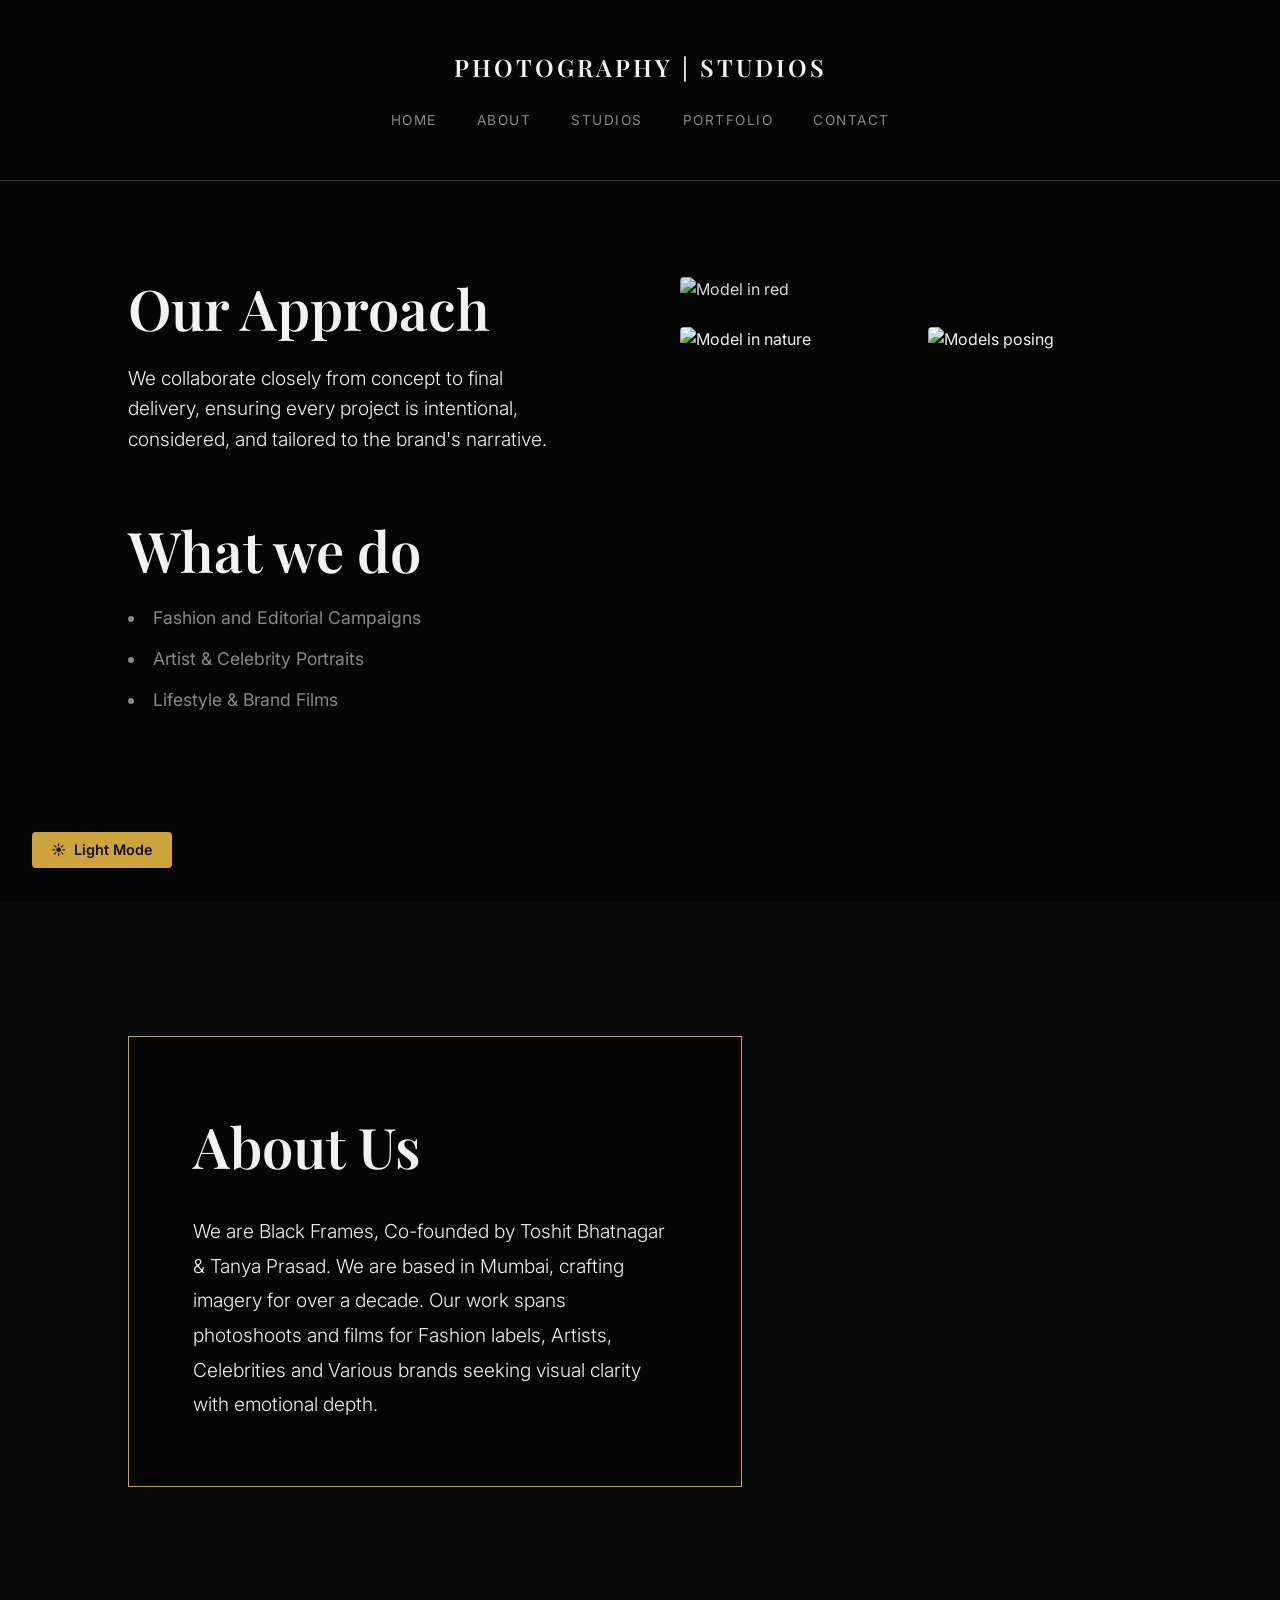
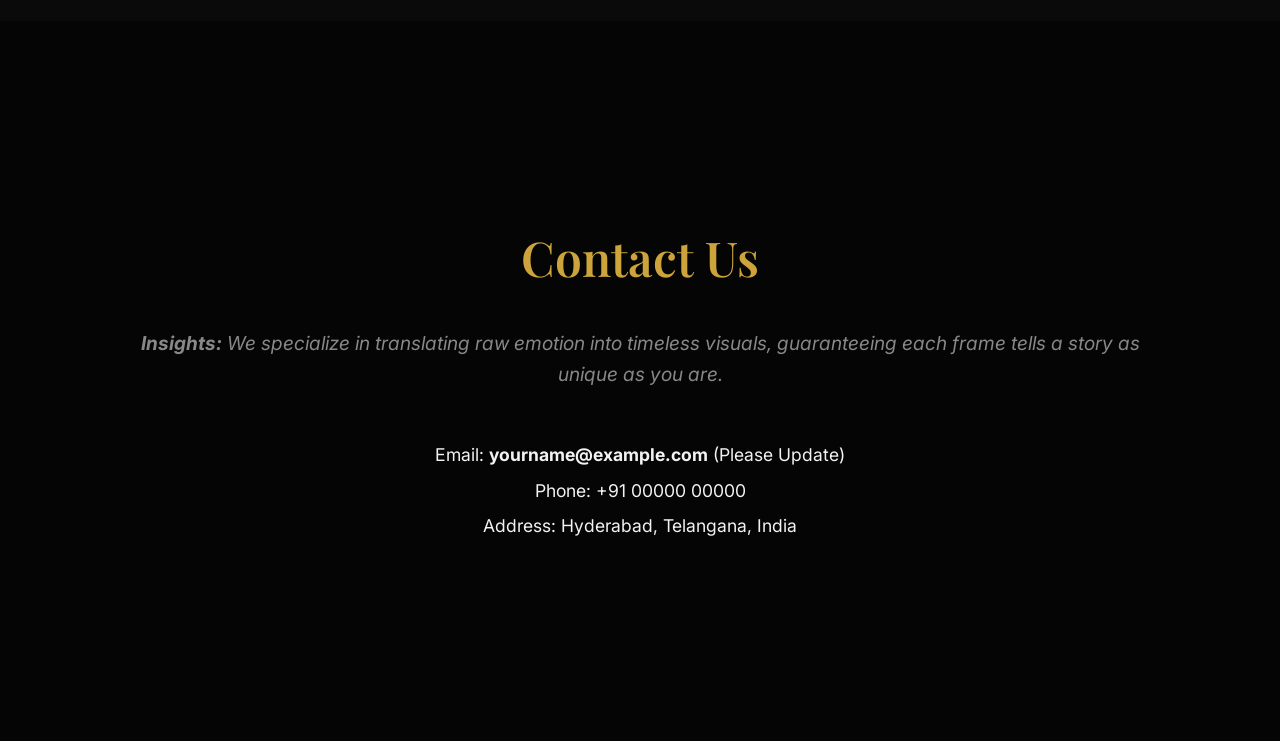
==== index.html @ 1411657f "Add files via upload" ====
<!DOCTYPE html>
<html lang="en">
<head>
    <meta charset="UTF-8">
    <meta name="viewport" content="width=device-width, initial-scale=1.0">
    <title>Black Frames | Photography & Studios</title>
    <link rel="stylesheet" href="styles.css">
    <link href="https://fonts.googleapis.com/css2?family=Playfair+Display:wght@400;600&family=Inter:wght@300;400;500&display=swap" rel="stylesheet">
</head>
<body>
    <header>
        <div class="logo">PHOTOGRAPHY | STUDIOS</div>
        <nav>
            <a href="#home">HOME</a>
            <a href="#about">ABOUT</a>
            <a href="#studios">STUDIOS</a>
            <a href="#portfolio">PORTFOLIO</a>
            <a href="#contact">CONTACT</a>
        </nav>
    </header>

    <button id="theme-toggle" class="theme-toggle">
        <span class="icon">☀️</span> <span id="theme-text">Light Mode</span>
    </button>

    <main>
        <section id="home" class="approach-section">
            <div class="content-left">
                <h2>Our Approach</h2>
                <p>We collaborate closely from concept to final delivery, ensuring every project is intentional, considered, and tailored to the brand's narrative.</p>
                
                <h2>What we do</h2>
                <ul>
                    <li>Fashion and Editorial Campaigns</li>
                    <li>Artist & Celebrity Portraits</li>
                    <li>Lifestyle & Brand Films</li>
                </ul>
            </div>
            <div class="images-right">
                <div class="main-image">
                    <img src="images/fashion_portrait.webp" alt="Model in red">
                </div>
                <div class="sub-images">
                    <img src="images/nature_portrait.webp" alt="Model in nature">
                    <img src="images/group_models.webp" alt="Models posing">
                </div>
            </div>
        </section>

        <section id="about" class="about-section">
            <div class="about-container">
                <div class="about-text-box">
                    <h2>About Us</h2>
                    <p>We are Black Frames, Co-founded by Toshit Bhatnagar & Tanya Prasad. We are based in Mumbai, crafting imagery for over a decade. Our work spans photoshoots and films for Fashion labels, Artists, Celebrities and Various brands seeking visual clarity with emotional depth.</p>
                </div>
                <div class="about-image">
                    <img src="images/founders.webp" alt="Founders">
                </div>
            </div>
        </section>
        
        <section id="contact" class="contact-section">
            <div class="contact-container">
                 <h2>Contact Us</h2>
                 <p class="insights-text">
                     <strong>Insights:</strong> We specialize in translating raw emotion into timeless visuals, guaranteeing each frame tells a story as unique as you are.
                 </p>
                 <div class="contact-info">
                     <p>Email: <b>yourname@example.com</b> (Please Update)</p>
                     <p>Phone: +91 00000 00000</p>
                     <p>Address: Hyderabad, Telangana, India</p>
                 </div>
            </div>
        </section>
    </main>
    <script src="script.js"></script>
</body>
</html>
---- styles.css ----
:root {
    --bg-color: #050505;
    --text-color: #f2f2f2;
    --accent-color: #cca43b; /* gold-ish */
    --nav-color: #888;
    --border-color: #cca43b;
}

[data-theme="light"] {
    --bg-color: #f5f5f5;
    --text-color: #1a1a1a;
    --accent-color: #cca43b;
    --nav-color: #555;
    --border-color: #1a1a1a;
}

* {
    margin: 0;
    padding: 0;
    box-sizing: border-box;
}

html {
    scroll-behavior: smooth;
}

body {
    background-color: var(--bg-color);
    color: var(--text-color);
    font-family: 'Inter', sans-serif;
    line-height: 1.6;
    transition: background-color 0.3s, color 0.3s;
}

h1, h2, h3, .logo {
    font-family: 'Playfair Display', serif;
    font-weight: 600;
}

header {
    display: flex;
    flex-direction: column;
    align-items: center;
    padding: 3rem 0;
    border-bottom: 1px solid #333;
}

[data-theme="light"] header {
    border-bottom: 1px solid #ccc;
}

.logo {
    font-size: 1.5rem;
    letter-spacing: 3px;
    margin-bottom: 1.5rem;
    text-transform: uppercase;
}

nav {
    display: flex;
    gap: 2.5rem;
}

nav a {
    color: var(--nav-color);
    text-decoration: none;
    font-size: 0.85rem;
    letter-spacing: 1.5px;
    text-transform: uppercase;
    transition: color 0.3s;
}

nav a:hover {
    color: var(--text-color);
}

.theme-toggle {
    position: fixed;
    bottom: 2rem;
    left: 2rem;
    background-color: var(--accent-color);
    color: #111;
    border: none;
    padding: 0.6rem 1.2rem;
    border-radius: 4px;
    cursor: pointer;
    font-family: 'Inter', sans-serif;
    font-weight: 600;
    font-size: 0.9rem;
    display: flex;
    align-items: center;
    gap: 0.5rem;
    z-index: 100;
    box-shadow: 0 4px 6px rgba(0,0,0,0.3);
    transition: transform 0.2s;
}

.theme-toggle:hover {
    transform: translateY(-2px);
}

section {
    padding: 6rem 10%;
    min-height: 80vh;
    display: flex;
    align-items: center;
    justify-content: center;
}

/* Approach Section */
.approach-section {
    display: grid;
    grid-template-columns: 1fr 1fr;
    gap: 5rem;
    align-items: flex-start;
}

.content-left h2 {
    font-size: 3.5rem;
    margin-bottom: 1.5rem;
    line-height: 1.1;
}

.content-left p {
    font-size: 1.2rem;
    margin-bottom: 4rem;
    max-width: 95%;
    font-weight: 300;
}

.content-left ul {
    list-style: disc inside;
    font-size: 1.1rem;
    margin-top: 1.5rem;
    color: var(--nav-color);
}

.content-left ul li {
    margin-bottom: 0.8rem;
}

.images-right {
    display: flex;
    flex-direction: column;
    gap: 1.5rem;
}

.main-image img {
    width: 100%;
    border-radius: 4px;
    object-fit: cover;
    height: 450px;
    filter: brightness(0.9);
    transition: filter 0.3s;
}

.main-image img:hover {
    filter: brightness(1);
}

.sub-images {
    display: flex;
    gap: 1.5rem;
}

.sub-images img {
    width: calc(50% - 0.75rem);
    border-radius: 4px;
    object-fit: cover;
    height: 250px;
}

/* About Section */
.about-section {
    background-color: #0a0a0a;
}
[data-theme="light"] .about-section {
    background-color: #eaeaea;
}

.about-container {
    display: flex;
    align-items: center;
    position: relative;
    width: 100%;
    max-width: 1200px;
}

.about-text-box {
    border: 1px solid var(--border-color);
    padding: 4rem;
    width: 60%;
    position: relative;
    z-index: 2;
    background-color: var(--bg-color);
}

.about-text-box h2 {
    font-size: 3.5rem;
    margin-bottom: 1.5rem;
}

.about-text-box p {
    font-size: 1.2rem;
    font-weight: 300;
    line-height: 1.8;
}

.about-image {
    width: 50%;
    position: absolute;
    right: 0;
    z-index: 1;
}

.about-image img {
    width: 100%;
    height: 600px;
    object-fit: cover;
}

/* Contact Section */
.contact-section {
    display: flex;
    justify-content: center;
    text-align: center;
}

.contact-container h2 {
    font-size: 3rem;
    margin-bottom: 2rem;
    color: var(--accent-color);
}

.contact-container .insights-text {
    font-size: 1.2rem;
    margin-bottom: 3rem;
    font-style: italic;
    color: var(--nav-color);
}

.contact-info {
    font-size: 1.1rem;
    line-height: 2;
}

/* Responsive */
@media (max-width: 900px) {
    .approach-section {
        grid-template-columns: 1fr;
    }
    .about-container {
        flex-direction: column;
    }
    .about-text-box {
        width: 100%;
        margin-bottom: 2rem;
        padding: 2rem;
    }
    .about-image {
        position: static;
        width: 100%;
    }
    .about-image img {
        height: auto;
    }
}
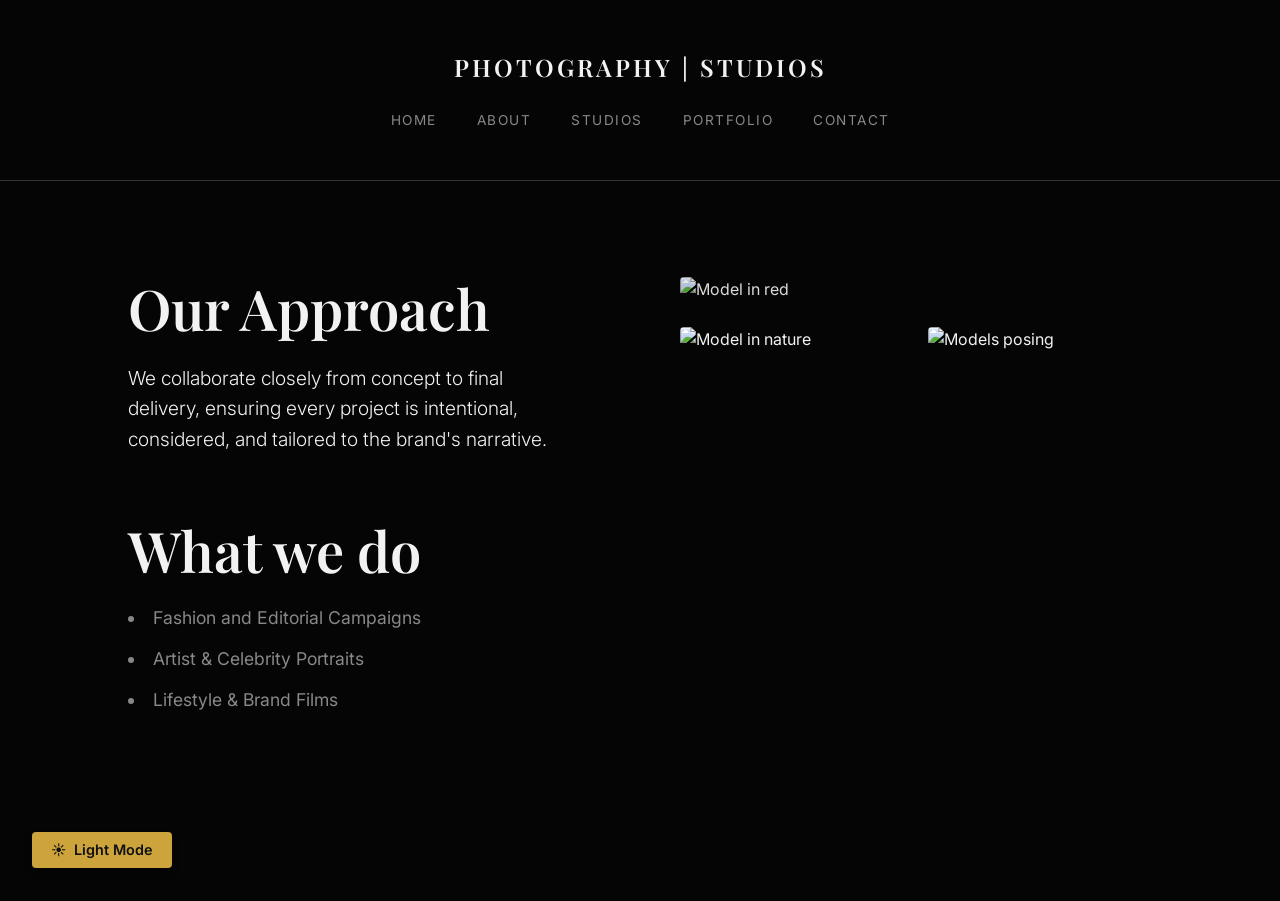
==== commit bf7c8981: "Add files via upload" ====
--- a/index.html
+++ b/index.html
@@ -3,7 +3,7 @@
 <head>
     <meta charset="UTF-8">
     <meta name="viewport" content="width=device-width, initial-scale=1.0">
-    <title>Black Frames | Photography & Studios</title>
+    <title>Black Frames | Home</title>
     <link rel="stylesheet" href="styles.css">
     <link href="https://fonts.googleapis.com/css2?family=Playfair+Display:wght@400;600&family=Inter:wght@300;400;500&display=swap" rel="stylesheet">
 </head>
@@ -11,11 +11,11 @@
     <header>
         <div class="logo">PHOTOGRAPHY | STUDIOS</div>
         <nav>
-            <a href="#home">HOME</a>
-            <a href="#about">ABOUT</a>
-            <a href="#studios">STUDIOS</a>
-            <a href="#portfolio">PORTFOLIO</a>
-            <a href="#contact">CONTACT</a>
+            <a href="index.html" class="active">HOME</a>
+            <a href="about.html">ABOUT</a>
+            <a href="studios.html">STUDIOS</a>
+            <a href="portfolio.html">PORTFOLIO</a>
+            <a href="contact.html">CONTACT</a>
         </nav>
     </header>
 
@@ -46,32 +46,6 @@
                 </div>
             </div>
         </section>
-
-        <section id="about" class="about-section">
-            <div class="about-container">
-                <div class="about-text-box">
-                    <h2>About Us</h2>
-                    <p>We are Black Frames, Co-founded by Toshit Bhatnagar & Tanya Prasad. We are based in Mumbai, crafting imagery for over a decade. Our work spans photoshoots and films for Fashion labels, Artists, Celebrities and Various brands seeking visual clarity with emotional depth.</p>
-                </div>
-                <div class="about-image">
-                    <img src="images/founders.webp" alt="Founders">
-                </div>
-            </div>
-        </section>
-        
-        <section id="contact" class="contact-section">
-            <div class="contact-container">
-                 <h2>Contact Us</h2>
-                 <p class="insights-text">
-                     <strong>Insights:</strong> We specialize in translating raw emotion into timeless visuals, guaranteeing each frame tells a story as unique as you are.
-                 </p>
-                 <div class="contact-info">
-                     <p>Email: <b>yourname@example.com</b> (Please Update)</p>
-                     <p>Phone: +91 00000 00000</p>
-                     <p>Address: Hyderabad, Telangana, India</p>
-                 </div>
-            </div>
-        </section>
     </main>
     <script src="script.js"></script>
 </body>
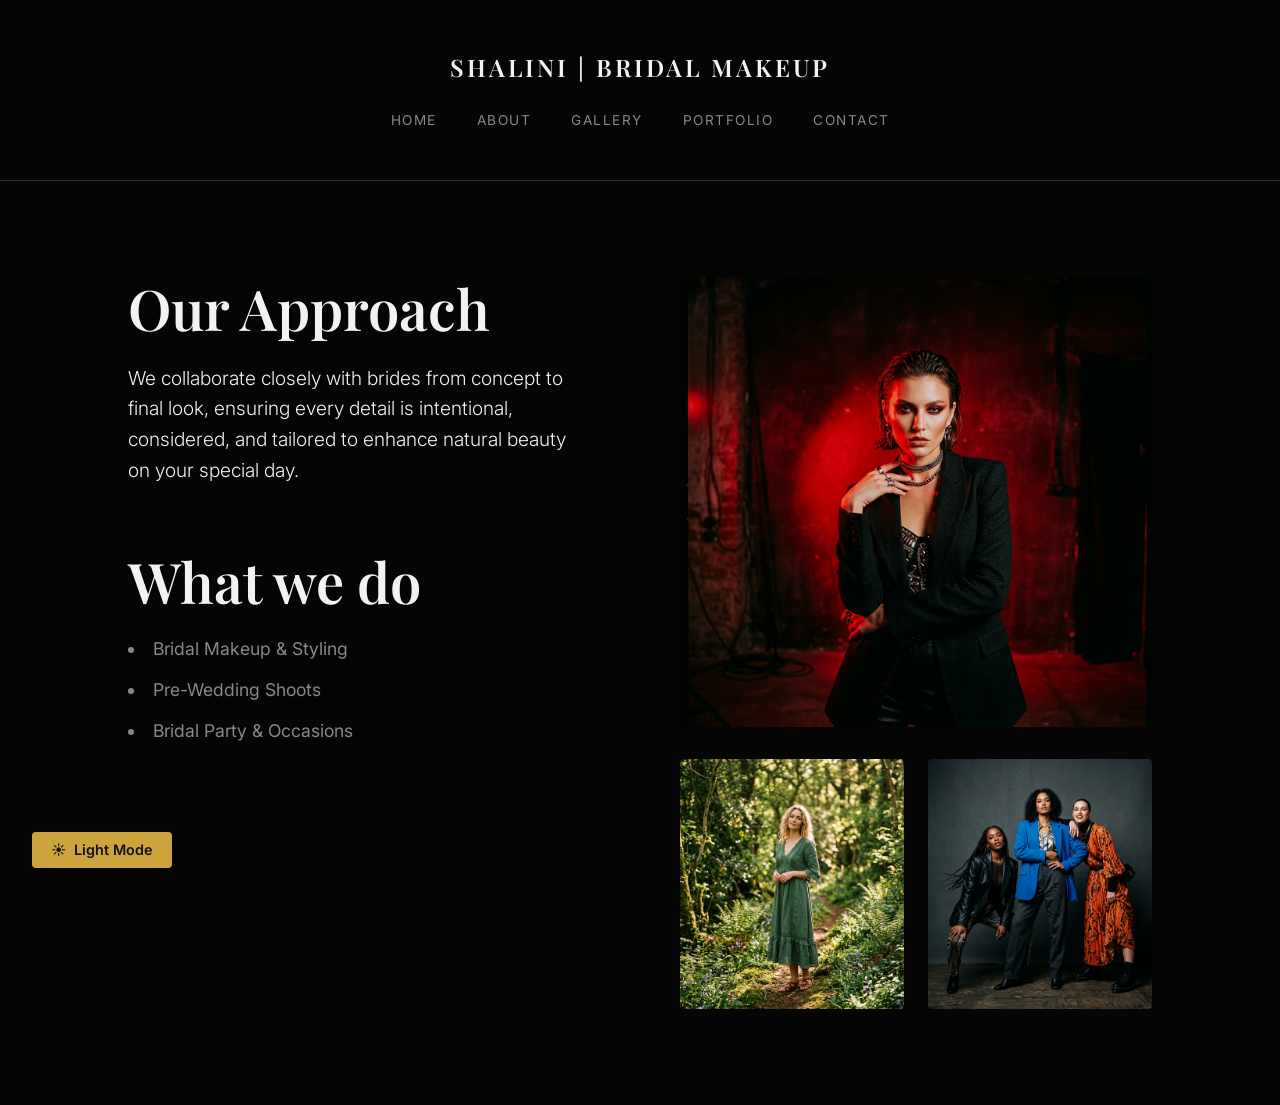
==== commit f86afa7d: "Add files via upload" ====
--- a/index.html
+++ b/index.html
@@ -3,17 +3,17 @@
 <head>
     <meta charset="UTF-8">
     <meta name="viewport" content="width=device-width, initial-scale=1.0">
-    <title>Black Frames | Home</title>
+    <title>Shalini | Bridal Makeup Artist</title>
     <link rel="stylesheet" href="styles.css">
     <link href="https://fonts.googleapis.com/css2?family=Playfair+Display:wght@400;600&family=Inter:wght@300;400;500&display=swap" rel="stylesheet">
 </head>
 <body>
     <header>
-        <div class="logo">PHOTOGRAPHY | STUDIOS</div>
+        <div class="logo">SHALINI | BRIDAL MAKEUP</div>
         <nav>
             <a href="index.html" class="active">HOME</a>
             <a href="about.html">ABOUT</a>
-            <a href="studios.html">STUDIOS</a>
+            <a href="gallery.html">GALLERY</a>
             <a href="portfolio.html">PORTFOLIO</a>
             <a href="contact.html">CONTACT</a>
         </nav>
@@ -27,13 +27,13 @@
         <section id="home" class="approach-section">
             <div class="content-left">
                 <h2>Our Approach</h2>
-                <p>We collaborate closely from concept to final delivery, ensuring every project is intentional, considered, and tailored to the brand's narrative.</p>
+                <p>We collaborate closely with brides from concept to final look, ensuring every detail is intentional, considered, and tailored to enhance natural beauty on your special day.</p>
                 
                 <h2>What we do</h2>
                 <ul>
-                    <li>Fashion and Editorial Campaigns</li>
-                    <li>Artist & Celebrity Portraits</li>
-                    <li>Lifestyle & Brand Films</li>
+                    <li>Bridal Makeup & Styling</li>
+                    <li>Pre-Wedding Shoots</li>
+                    <li>Bridal Party & Occasions</li>
                 </ul>
             </div>
             <div class="images-right">
